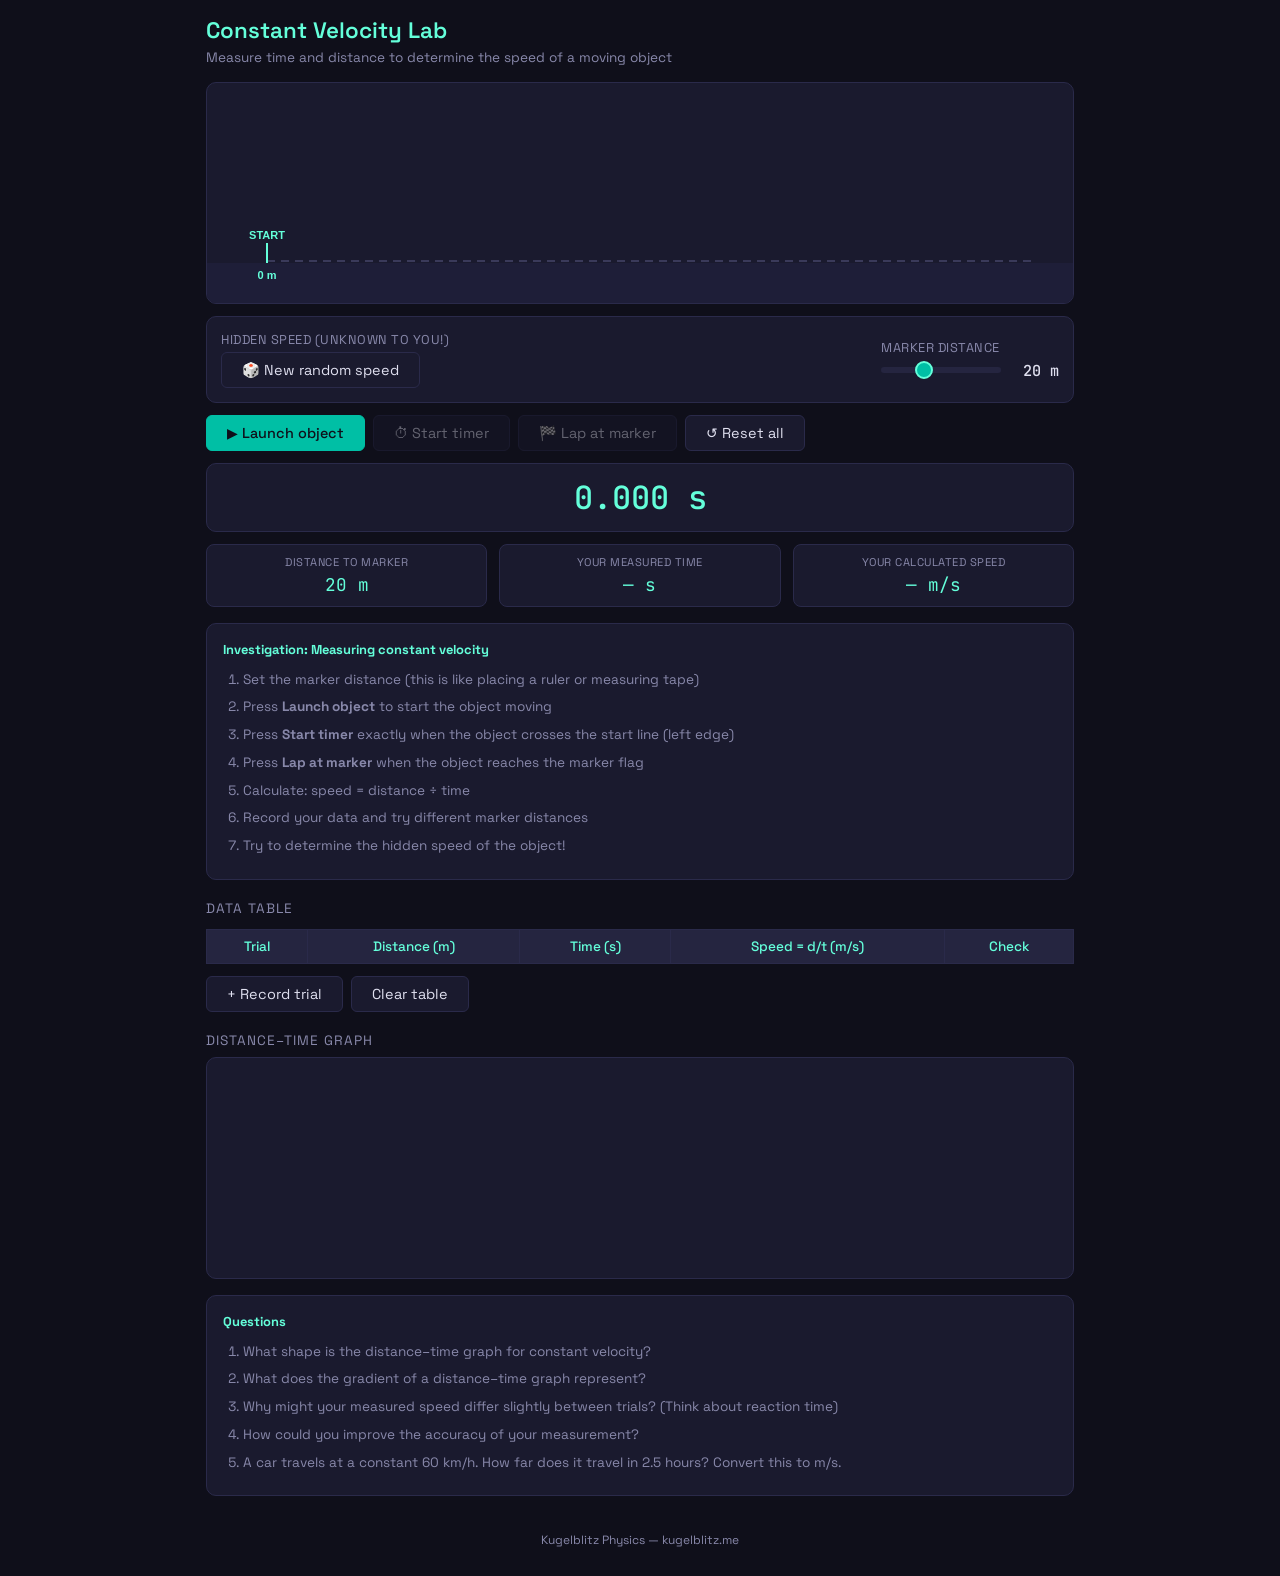
==== docs/labs/constant-velocity.html @ 423da175 "Inital labs" ====
<!DOCTYPE html>
<html lang="en">
<head>
<meta charset="UTF-8">
<meta name="viewport" content="width=device-width, initial-scale=1.0">
<title>Constant Velocity Lab — Kugelblitz Physics</title>
<style>
  @import url('https://fonts.googleapis.com/css2?family=JetBrains+Mono:wght@400;500&family=Space+Grotesk:wght@400;500;600&display=swap');
  *{margin:0;padding:0;box-sizing:border-box}
  :root{--bg:#0f0f1a;--surface:#1a1a2e;--surface2:#252540;--border:#2a2a4a;--text:#e0e0f0;--muted:#8888aa;--accent:#00bfa5;--accent2:#64ffda;--warn:#ff9800;--err:#e24b4a}
  body{background:var(--bg);color:var(--text);font-family:'Space Grotesk',sans-serif;padding:16px;max-width:900px;margin:0 auto}
  h1{font-size:1.4em;font-weight:600;margin-bottom:4px;color:var(--accent2)}
  .subtitle{font-size:0.85em;color:var(--muted);margin-bottom:16px}
  canvas{width:100%;border-radius:10px;border:1px solid var(--border);background:var(--surface);display:block}
  .controls{display:flex;flex-wrap:wrap;gap:16px;margin:12px 0;padding:14px;background:var(--surface);border-radius:10px;border:1px solid var(--border);align-items:center}
  .control-group label{font-size:0.8em;color:var(--muted);text-transform:uppercase;letter-spacing:0.5px;display:block;margin-bottom:4px}
  .control-row{display:flex;align-items:center;gap:8px}
  .control-row input[type=range]{flex:1;-webkit-appearance:none;height:6px;border-radius:3px;background:var(--surface2);outline:none;width:120px}
  .control-row input[type=range]::-webkit-slider-thumb{-webkit-appearance:none;width:18px;height:18px;border-radius:50%;background:var(--accent);cursor:pointer;border:2px solid var(--accent2)}
  .val{font-family:'JetBrains Mono',monospace;font-size:0.95em;min-width:50px;text-align:right;font-weight:500}
  .btn{padding:8px 20px;border-radius:6px;border:1px solid var(--border);background:var(--surface);color:var(--text);font-family:'Space Grotesk',sans-serif;font-size:0.9em;cursor:pointer;transition:all 0.15s}
  .btn:hover{background:var(--surface2);border-color:var(--accent)}
  .btn.primary{background:var(--accent);border-color:var(--accent);color:#0f0f1a;font-weight:500}
  .btn.primary:hover{background:var(--accent2)}
  .btn:disabled{opacity:0.4;cursor:not-allowed}
  .stopwatch{font-family:'JetBrains Mono',monospace;font-size:2em;font-weight:500;text-align:center;padding:12px;background:var(--surface);border:1px solid var(--border);border-radius:10px;margin:12px 0;color:var(--accent2)}
  .marker-info{display:flex;gap:12px;margin:8px 0;flex-wrap:wrap}
  .marker-card{flex:1;min-width:120px;background:var(--surface);border:1px solid var(--border);border-radius:8px;padding:10px;text-align:center}
  .marker-card .lbl{font-size:0.7em;color:var(--muted);text-transform:uppercase;letter-spacing:0.5px}
  .marker-card .num{font-family:'JetBrains Mono',monospace;font-size:1.1em;margin-top:4px;color:var(--accent2)}
  .section-title{font-size:0.85em;color:var(--muted);text-transform:uppercase;letter-spacing:1px;margin:20px 0 8px}
  .data-table{width:100%;border-collapse:collapse;margin:12px 0;font-size:0.85em}
  .data-table th{background:var(--surface2);padding:8px 12px;text-align:center;font-weight:500;border:1px solid var(--border);color:var(--accent2)}
  .data-table td{padding:6px 12px;text-align:center;border:1px solid var(--border);background:var(--surface)}
  .data-table input{width:55px;background:var(--bg);border:1px solid var(--border);color:var(--text);padding:4px 6px;border-radius:4px;text-align:center;font-family:'JetBrains Mono',monospace;font-size:0.9em}
  .data-table input:focus{outline:none;border-color:var(--accent)}
  .instructions{background:var(--surface);border:1px solid var(--border);border-radius:10px;padding:16px;margin:16px 0;font-size:0.85em;line-height:1.6}
  .instructions h3{font-size:0.95em;color:var(--accent2);margin-bottom:8px}
  .instructions ol,.instructions ul{padding-left:20px}
  .instructions li{margin-bottom:6px;color:var(--muted)}
  .feedback{font-size:0.85em;margin:8px 0;padding:8px 12px;border-radius:6px;display:none}
  .feedback.correct{display:block;background:#0d3028;border:1px solid #00bfa5;color:#64ffda}
  .feedback.incorrect{display:block;background:#4a1b0c;border:1px solid #e24b4a;color:#f09595}
  .btn-row{display:flex;gap:8px;margin:8px 0;flex-wrap:wrap}
  .footer{text-align:center;margin-top:24px;padding:12px;font-size:0.75em;color:var(--muted)}
</style>
</head>
<body>
<h1>Constant Velocity Lab</h1>
<p class="subtitle">Measure time and distance to determine the speed of a moving object</p>

<canvas id="sim" height="220"></canvas>

<div class="controls">
  <div class="control-group" style="flex:1;min-width:180px">
    <label>Hidden speed (unknown to you!)</label>
    <div class="control-row">
      <button class="btn" onclick="randomiseSpeed()">🎲 New random speed</button>
    </div>
  </div>
  <div class="control-group">
    <label>Marker distance</label>
    <div class="control-row">
      <input type="range" id="markerDist" min="5" max="50" value="20" step="1">
      <span class="val" id="mdv">20 m</span>
    </div>
  </div>
</div>

<div class="btn-row">
  <button class="btn primary" id="goBtn" onclick="startObject()">▶ Launch object</button>
  <button class="btn" id="timerBtn" onclick="toggleTimer()" disabled>⏱ Start timer</button>
  <button class="btn" id="lapBtn" onclick="lapTimer()" disabled>🏁 Lap at marker</button>
  <button class="btn" onclick="fullReset()">↺ Reset all</button>
</div>

<div class="stopwatch" id="stopwatch">0.000 s</div>

<div class="marker-info">
  <div class="marker-card"><div class="lbl">Distance to marker</div><div class="num" id="distDisplay">20 m</div></div>
  <div class="marker-card"><div class="lbl">Your measured time</div><div class="num" id="measuredTime">— s</div></div>
  <div class="marker-card"><div class="lbl">Your calculated speed</div><div class="num" id="calcSpeed">— m/s</div></div>
</div>

<div class="instructions">
  <h3>Investigation: Measuring constant velocity</h3>
  <ol>
    <li>Set the marker distance (this is like placing a ruler or measuring tape)</li>
    <li>Press <strong>Launch object</strong> to start the object moving</li>
    <li>Press <strong>Start timer</strong> exactly when the object crosses the start line (left edge)</li>
    <li>Press <strong>Lap at marker</strong> when the object reaches the marker flag</li>
    <li>Calculate: speed = distance ÷ time</li>
    <li>Record your data and try different marker distances</li>
    <li>Try to determine the hidden speed of the object!</li>
  </ol>
</div>

<p class="section-title">Data table</p>
<table class="data-table">
  <thead><tr><th>Trial</th><th>Distance (m)</th><th>Time (s)</th><th>Speed = d/t (m/s)</th><th>Check</th></tr></thead>
  <tbody id="tableBody"></tbody>
</table>
<div class="btn-row">
  <button class="btn" onclick="recordTrial()">+ Record trial</button>
  <button class="btn" onclick="clearTable()">Clear table</button>
</div>
<div id="feedback" class="feedback"></div>

<p class="section-title">Distance–time graph</p>
<canvas id="graph" height="220"></canvas>

<div class="instructions" style="margin-top:16px">
  <h3>Questions</h3>
  <ol>
    <li>What shape is the distance–time graph for constant velocity?</li>
    <li>What does the gradient of a distance–time graph represent?</li>
    <li>Why might your measured speed differ slightly between trials? (Think about reaction time)</li>
    <li>How could you improve the accuracy of your measurement?</li>
    <li>A car travels at a constant 60 km/h. How far does it travel in 2.5 hours? Convert this to m/s.</li>
  </ol>
</div>

<div class="footer">Kugelblitz Physics — kugelblitz.me</div>

<script>
const cv=document.getElementById('sim'),ctx=cv.getContext('2d');
const gv=document.getElementById('graph'),gx=gv.getContext('2d');
let W,H,gW,gH;
function resize(){W=cv.width=cv.clientWidth;H=cv.height=220;gW=gv.width=gv.clientWidth;gH=gv.height=220;draw();drawGraph()}
resize();

let speed=Math.round((3+Math.random()*12)*10)/10;
let markerDist=20;
let objX=-30,objMoving=false;
let timerRunning=false,timerStart=0,timerElapsed=0,lapTime=null;
let trialCount=0;
let trials=[];

document.getElementById('markerDist').oninput=function(){
  markerDist=+this.value;
  document.getElementById('mdv').textContent=markerDist+' m';
  document.getElementById('distDisplay').textContent=markerDist+' m';
  draw();
};

function randomiseSpeed(){
  speed=Math.round((2+Math.random()*13)*10)/10;
  fullReset();
}

function startObject(){
  objX=0;objMoving=true;
  document.getElementById('timerBtn').disabled=false;
  document.getElementById('lapBtn').disabled=false;
  document.getElementById('goBtn').disabled=true;
}

function toggleTimer(){
  if(!timerRunning){
    timerRunning=true;timerStart=performance.now()-timerElapsed*1000;
    document.getElementById('timerBtn').textContent='⏸ Stop timer';
  }else{
    timerRunning=false;
    document.getElementById('timerBtn').textContent='⏱ Start timer';
  }
}

function lapTimer(){
  if(timerRunning){
    lapTime=timerElapsed;
    timerRunning=false;
    document.getElementById('timerBtn').textContent='⏱ Start timer';
    document.getElementById('measuredTime').textContent=lapTime.toFixed(3)+' s';
    let calcS=markerDist/lapTime;
    document.getElementById('calcSpeed').textContent=calcS.toFixed(2)+' m/s';
  }
}

function fullReset(){
  objX=-30;objMoving=false;timerRunning=false;timerElapsed=0;lapTime=null;
  document.getElementById('stopwatch').textContent='0.000 s';
  document.getElementById('timerBtn').textContent='⏱ Start timer';
  document.getElementById('timerBtn').disabled=true;
  document.getElementById('lapBtn').disabled=true;
  document.getElementById('goBtn').disabled=false;
  document.getElementById('measuredTime').textContent='— s';
  document.getElementById('calcSpeed').textContent='— m/s';
  draw();
}

function recordTrial(){
  if(lapTime===null)return;
  trialCount++;
  let calcS=markerDist/lapTime;
  trials.push({d:markerDist,t:lapTime,s:calcS});
  let tbody=document.getElementById('tableBody');
  let row=document.createElement('tr');
  row.innerHTML=`<td>${trialCount}</td><td>${markerDist}</td><td>${lapTime.toFixed(3)}</td><td><input type="text" id="sp${trialCount}" placeholder="?"></td><td><button class="btn" style="padding:4px 10px;font-size:0.8em" onclick="checkSpeed(${trialCount},${markerDist},${lapTime.toFixed(4)})">Check</button></td>`;
  tbody.appendChild(row);
  drawGraph();
}

function checkSpeed(trial,dist,time){
  let input=document.getElementById('sp'+trial);
  let answer=parseFloat(input.value);
  let expected=dist/time;
  let fb=document.getElementById('feedback');
  if(Math.abs(answer-expected)<0.3){
    fb.className='feedback correct';
    fb.textContent='✓ Correct! '+dist+' ÷ '+time.toFixed(3)+' = '+expected.toFixed(2)+' m/s';
  }else{
    fb.className='feedback incorrect';
    fb.textContent='✗ Try again. speed = distance ÷ time = '+dist+' ÷ '+time.toFixed(3);
  }
}

function clearTable(){document.getElementById('tableBody').innerHTML='';trialCount=0;trials=[];document.getElementById('feedback').className='feedback';drawGraph()}

function draw(){
  ctx.clearRect(0,0,W,H);
  let groundY=H-40;
  ctx.fillStyle='#1e1e38';ctx.fillRect(0,groundY,W,40);
  let trackLeft=60,trackRight=W-40;
  let trackW=trackRight-trackLeft;
  ctx.strokeStyle='#3a3a5a';ctx.lineWidth=2;ctx.setLineDash([8,6]);
  ctx.beginPath();ctx.moveTo(trackLeft,groundY-2);ctx.lineTo(trackRight,groundY-2);ctx.stroke();
  ctx.setLineDash([]);
  ctx.strokeStyle='#64ffda';ctx.lineWidth=2;ctx.beginPath();ctx.moveTo(trackLeft,groundY-20);ctx.lineTo(trackLeft,groundY);ctx.stroke();
  ctx.fillStyle='#64ffda';ctx.font='600 11px "Space Grotesk",sans-serif';ctx.textAlign='center';
  ctx.fillText('START',trackLeft,groundY-24);
  ctx.fillText('0 m',trackLeft,groundY+16);
  let maxVisibleDist=50;
  let markerX=trackLeft+(markerDist/maxVisibleDist)*trackW;
  if(markerX>trackRight)markerX=trackRight;
  ctx.strokeStyle='#ff9800';ctx.lineWidth=2;ctx.beginPath();ctx.moveTo(markerX,groundY-30);ctx.lineTo(markerX,groundY);ctx.stroke();
  ctx.fillStyle='#ff9800';ctx.beginPath();ctx.moveTo(markerX,groundY-30);ctx.lineTo(markerX+12,groundY-38);ctx.lineTo(markerX+12,groundY-22);ctx.fill();
  ctx.fillStyle='#ff9800';ctx.font='600 11px "Space Grotesk",sans-serif';
  ctx.fillText(markerDist+' m',markerX,groundY+16);
  for(let d=10;d<maxVisibleDist;d+=10){
    if(d===markerDist)continue;
    let x=trackLeft+(d/maxVisibleDist)*trackW;
    ctx.strokeStyle='#2e2e4e';ctx.lineWidth=1;ctx.beginPath();ctx.moveTo(x,groundY-8);ctx.lineTo(x,groundY);ctx.stroke();
    ctx.fillStyle='#4a4a6a';ctx.font='10px "JetBrains Mono",monospace';ctx.textAlign='center';
    ctx.fillText(d+'',x,groundY+14);
  }
  if(objMoving||objX>=0){
    let objScreenX=trackLeft+(objX/maxVisibleDist)*trackW;
    let sz=18;
    ctx.fillStyle='#7c4dff';ctx.beginPath();ctx.arc(objScreenX,groundY-sz,sz,0,Math.PI*2);ctx.fill();
    ctx.strokeStyle='#b388ff';ctx.lineWidth=1.5;ctx.beginPath();ctx.arc(objScreenX,groundY-sz,sz,0,Math.PI*2);ctx.stroke();
    ctx.fillStyle='#fff';ctx.font='500 11px "Space Grotesk",sans-serif';ctx.textAlign='center';ctx.textBaseline='middle';
    ctx.fillText('●',objScreenX,groundY-sz);
  }
  ctx.fillStyle='var(--accent2,#64ffda)';ctx.font='500 12px "JetBrains Mono",monospace';ctx.textAlign='left';ctx.textBaseline='top';
  if(objMoving)ctx.fillText('position: '+objX.toFixed(1)+' m',14,12);
}

function drawGraph(){
  gx.clearRect(0,0,gW,gH);
  let pad={l:50,r:20,t:20,b:36};
  let plotW=gW-pad.l-pad.r,plotH=gH-pad.t-pad.b;
  gx.fillStyle='#15152a';gx.fillRect(pad.l,pad.t,plotW,plotH);
  gx.strokeStyle='#2a2a4a';gx.lineWidth=0.5;
  for(let i=0;i<=5;i++){let y=pad.t+plotH*(1-i/5);gx.beginPath();gx.moveTo(pad.l,y);gx.lineTo(pad.l+plotW,y);gx.stroke()}
  for(let i=0;i<=5;i++){let x=pad.l+plotW*i/5;gx.beginPath();gx.moveTo(x,pad.t);gx.lineTo(x,pad.t+plotH);gx.stroke()}
  gx.fillStyle='#8888aa';gx.font='11px "JetBrains Mono",monospace';
  gx.textAlign='center';gx.fillText('Time (s)',pad.l+plotW/2,gH-4);
  gx.save();gx.translate(14,pad.t+plotH/2);gx.rotate(-Math.PI/2);gx.fillText('Distance (m)',0,0);gx.restore();
  if(trials.length===0)return;
  let maxD=Math.max(10,...trials.map(tr=>tr.d))*1.2;
  let maxT=Math.max(2,...trials.map(tr=>tr.t))*1.2;
  gx.textAlign='right';
  for(let i=0;i<=5;i++){gx.fillText((maxD*i/5).toFixed(0),pad.l-6,pad.t+plotH*(1-i/5)+4)}
  gx.textAlign='center';
  for(let i=0;i<=5;i++){gx.fillText((maxT*i/5).toFixed(1),pad.l+plotW*i/5,pad.t+plotH+16)}
  trials.forEach((tr,i)=>{
    let x=pad.l+(tr.t/maxT)*plotW;
    let y=pad.t+plotH-(tr.d/maxD)*plotH;
    gx.fillStyle='#00bfa5';gx.beginPath();gx.arc(x,y,5,0,Math.PI*2);gx.fill();
    gx.strokeStyle='#64ffda';gx.lineWidth=1;gx.beginPath();gx.arc(x,y,5,0,Math.PI*2);gx.stroke();
    gx.fillStyle='#8888aa';gx.font='10px "JetBrains Mono",monospace';gx.textAlign='left';
    gx.fillText('('+tr.t.toFixed(2)+', '+tr.d+')',x+8,y-2);
  });
  if(trials.length>=2){
    gx.strokeStyle='#64ffda44';gx.lineWidth=1;gx.setLineDash([4,4]);gx.beginPath();
    gx.moveTo(pad.l,pad.t+plotH);
    let avgSpeed=trials.reduce((s,tr)=>s+tr.s,0)/trials.length;
    let endT=maxT;let endD=avgSpeed*endT;
    let endX=pad.l+(endT/maxT)*plotW;
    let endY=pad.t+plotH-(endD/maxD)*plotH;
    gx.lineTo(endX,endY);gx.stroke();gx.setLineDash([]);
  }
  gx.fillStyle='#00bfa5';gx.font='600 12px "Space Grotesk",sans-serif';gx.textAlign='left';
  gx.fillText('distance vs time',pad.l+8,pad.t+14);
}

let lastTime=0;
function loop(ts){
  if(!lastTime)lastTime=ts;
  let dt=(ts-lastTime)/1000;
  lastTime=ts;
  if(objMoving&&dt<0.1){
    objX+=speed*dt;
    if(objX>55)objX=55;
  }
  if(timerRunning){
    timerElapsed=(performance.now()-timerStart)/1000;
    document.getElementById('stopwatch').textContent=timerElapsed.toFixed(3)+' s';
  }
  draw();
  requestAnimationFrame(loop);
}
draw();drawGraph();requestAnimationFrame(loop);
window.addEventListener('resize',resize);
</script>
</body>
</html>
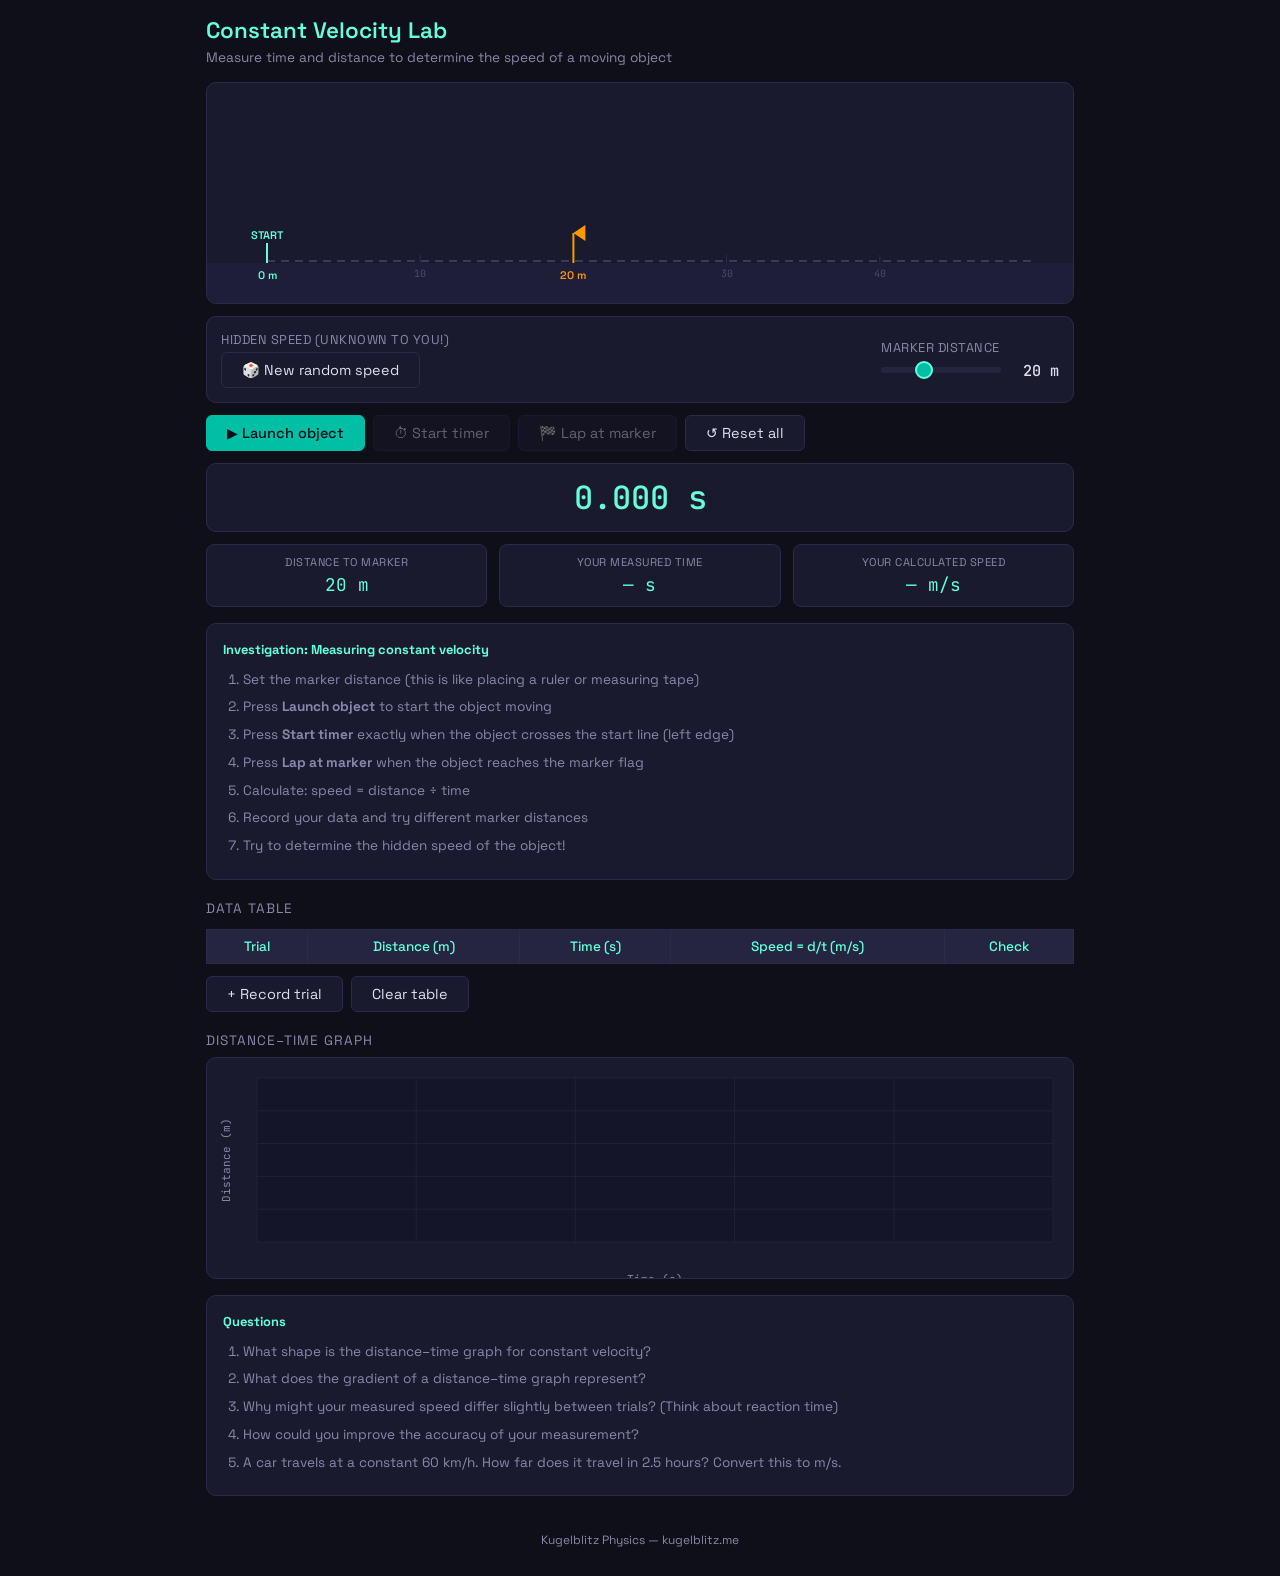
==== commit a7e11cac: "Update constant-velocity.html" ====
--- a/docs/labs/constant-velocity.html
+++ b/docs/labs/constant-velocity.html
@@ -46,6 +46,104 @@
 </style>
 </head>
 <body>
+
+<script>
+var speed = Math.round((3 + Math.random() * 12) * 10) / 10;
+var markerDist = 20;
+var objX = -30;
+var objMoving = false;
+var timerRunning = false;
+var timerStart = 0;
+var timerElapsed = 0;
+var lapTime = null;
+var trialCount = 0;
+var trials = [];
+
+function randomiseSpeed() {
+  speed = Math.round((2 + Math.random() * 13) * 10) / 10;
+  fullReset();
+}
+
+function startObject() {
+  objX = 0;
+  objMoving = true;
+  document.getElementById('timerBtn').disabled = false;
+  document.getElementById('lapBtn').disabled = false;
+  document.getElementById('goBtn').disabled = true;
+}
+
+function toggleTimer() {
+  if (!timerRunning) {
+    timerRunning = true;
+    timerStart = performance.now() - timerElapsed * 1000;
+    document.getElementById('timerBtn').textContent = '⏸ Stop timer';
+  } else {
+    timerRunning = false;
+    document.getElementById('timerBtn').textContent = '⏱ Start timer';
+  }
+}
+
+function lapTimer() {
+  if (timerRunning) {
+    lapTime = timerElapsed;
+    timerRunning = false;
+    document.getElementById('timerBtn').textContent = '⏱ Start timer';
+    document.getElementById('measuredTime').textContent = lapTime.toFixed(3) + ' s';
+    var calcS = markerDist / lapTime;
+    document.getElementById('calcSpeed').textContent = calcS.toFixed(2) + ' m/s';
+  }
+}
+
+function fullReset() {
+  objX = -30;
+  objMoving = false;
+  timerRunning = false;
+  timerElapsed = 0;
+  lapTime = null;
+  document.getElementById('stopwatch').textContent = '0.000 s';
+  document.getElementById('timerBtn').textContent = '⏱ Start timer';
+  document.getElementById('timerBtn').disabled = true;
+  document.getElementById('lapBtn').disabled = true;
+  document.getElementById('goBtn').disabled = false;
+  document.getElementById('measuredTime').textContent = '— s';
+  document.getElementById('calcSpeed').textContent = '— m/s';
+}
+
+function recordTrial() {
+  if (lapTime === null) return;
+  trialCount++;
+  var calcS = markerDist / lapTime;
+  trials.push({d: markerDist, t: lapTime, s: calcS});
+  var tbody = document.getElementById('tableBody');
+  var row = document.createElement('tr');
+  row.innerHTML = '<td>' + trialCount + '</td><td>' + markerDist + '</td><td>' + lapTime.toFixed(3) + '</td><td><input type="text" id="sp' + trialCount + '" placeholder="?"></td><td><button class="btn" style="padding:4px 10px;font-size:0.8em" onclick="checkSpeed(' + trialCount + ',' + markerDist + ',' + lapTime.toFixed(4) + ')">Check</button></td>';
+  tbody.appendChild(row);
+  drawGraph();
+}
+
+function checkSpeed(trial, dist, time) {
+  var input = document.getElementById('sp' + trial);
+  var answer = parseFloat(input.value);
+  var expected = dist / time;
+  var fb = document.getElementById('feedback');
+  if (Math.abs(answer - expected) < 0.3) {
+    fb.className = 'feedback correct';
+    fb.textContent = '✓ Correct! ' + dist + ' ÷ ' + time.toFixed(3) + ' = ' + expected.toFixed(2) + ' m/s';
+  } else {
+    fb.className = 'feedback incorrect';
+    fb.textContent = '✗ Try again. speed = distance ÷ time = ' + dist + ' ÷ ' + time.toFixed(3);
+  }
+}
+
+function clearTable() {
+  document.getElementById('tableBody').innerHTML = '';
+  trialCount = 0;
+  trials = [];
+  document.getElementById('feedback').className = 'feedback';
+  drawGraph();
+}
+</script>
+
 <h1>Constant Velocity Lab</h1>
 <p class="subtitle">Measure time and distance to determine the speed of a moving object</p>
 
@@ -123,195 +221,219 @@
 <div class="footer">Kugelblitz Physics — kugelblitz.me</div>
 
 <script>
-const cv=document.getElementById('sim'),ctx=cv.getContext('2d');
-const gv=document.getElementById('graph'),gx=gv.getContext('2d');
-let W,H,gW,gH;
-function resize(){W=cv.width=cv.clientWidth;H=cv.height=220;gW=gv.width=gv.clientWidth;gH=gv.height=220;draw();drawGraph()}
+var cv = document.getElementById('sim');
+var ctx = cv.getContext('2d');
+var gv = document.getElementById('graph');
+var gx = gv.getContext('2d');
+var W, H, gW, gH;
+var lastTime = 0;
+
+function resize() {
+  W = cv.width = cv.clientWidth;
+  H = cv.height = 220;
+  gW = gv.width = gv.clientWidth;
+  gH = gv.height = 220;
+  draw();
+  drawGraph();
+}
 resize();
 
-let speed=Math.round((3+Math.random()*12)*10)/10;
-let markerDist=20;
-let objX=-30,objMoving=false;
-let timerRunning=false,timerStart=0,timerElapsed=0,lapTime=null;
-let trialCount=0;
-let trials=[];
-
-document.getElementById('markerDist').oninput=function(){
-  markerDist=+this.value;
-  document.getElementById('mdv').textContent=markerDist+' m';
-  document.getElementById('distDisplay').textContent=markerDist+' m';
+document.getElementById('markerDist').oninput = function() {
+  markerDist = +this.value;
+  document.getElementById('mdv').textContent = markerDist + ' m';
+  document.getElementById('distDisplay').textContent = markerDist + ' m';
   draw();
 };
 
-function randomiseSpeed(){
-  speed=Math.round((2+Math.random()*13)*10)/10;
-  fullReset();
-}
-
-function startObject(){
-  objX=0;objMoving=true;
-  document.getElementById('timerBtn').disabled=false;
-  document.getElementById('lapBtn').disabled=false;
-  document.getElementById('goBtn').disabled=true;
-}
-
-function toggleTimer(){
-  if(!timerRunning){
-    timerRunning=true;timerStart=performance.now()-timerElapsed*1000;
-    document.getElementById('timerBtn').textContent='⏸ Stop timer';
-  }else{
-    timerRunning=false;
-    document.getElementById('timerBtn').textContent='⏱ Start timer';
-  }
-}
-
-function lapTimer(){
-  if(timerRunning){
-    lapTime=timerElapsed;
-    timerRunning=false;
-    document.getElementById('timerBtn').textContent='⏱ Start timer';
-    document.getElementById('measuredTime').textContent=lapTime.toFixed(3)+' s';
-    let calcS=markerDist/lapTime;
-    document.getElementById('calcSpeed').textContent=calcS.toFixed(2)+' m/s';
-  }
-}
-
-function fullReset(){
-  objX=-30;objMoving=false;timerRunning=false;timerElapsed=0;lapTime=null;
-  document.getElementById('stopwatch').textContent='0.000 s';
-  document.getElementById('timerBtn').textContent='⏱ Start timer';
-  document.getElementById('timerBtn').disabled=true;
-  document.getElementById('lapBtn').disabled=true;
-  document.getElementById('goBtn').disabled=false;
-  document.getElementById('measuredTime').textContent='— s';
-  document.getElementById('calcSpeed').textContent='— m/s';
-  draw();
-}
-
-function recordTrial(){
-  if(lapTime===null)return;
-  trialCount++;
-  let calcS=markerDist/lapTime;
-  trials.push({d:markerDist,t:lapTime,s:calcS});
-  let tbody=document.getElementById('tableBody');
-  let row=document.createElement('tr');
-  row.innerHTML=`<td>${trialCount}</td><td>${markerDist}</td><td>${lapTime.toFixed(3)}</td><td><input type="text" id="sp${trialCount}" placeholder="?"></td><td><button class="btn" style="padding:4px 10px;font-size:0.8em" onclick="checkSpeed(${trialCount},${markerDist},${lapTime.toFixed(4)})">Check</button></td>`;
-  tbody.appendChild(row);
-  drawGraph();
-}
-
-function checkSpeed(trial,dist,time){
-  let input=document.getElementById('sp'+trial);
-  let answer=parseFloat(input.value);
-  let expected=dist/time;
-  let fb=document.getElementById('feedback');
-  if(Math.abs(answer-expected)<0.3){
-    fb.className='feedback correct';
-    fb.textContent='✓ Correct! '+dist+' ÷ '+time.toFixed(3)+' = '+expected.toFixed(2)+' m/s';
-  }else{
-    fb.className='feedback incorrect';
-    fb.textContent='✗ Try again. speed = distance ÷ time = '+dist+' ÷ '+time.toFixed(3);
-  }
-}
-
-function clearTable(){document.getElementById('tableBody').innerHTML='';trialCount=0;trials=[];document.getElementById('feedback').className='feedback';drawGraph()}
-
-function draw(){
-  ctx.clearRect(0,0,W,H);
-  let groundY=H-40;
-  ctx.fillStyle='#1e1e38';ctx.fillRect(0,groundY,W,40);
-  let trackLeft=60,trackRight=W-40;
-  let trackW=trackRight-trackLeft;
-  ctx.strokeStyle='#3a3a5a';ctx.lineWidth=2;ctx.setLineDash([8,6]);
-  ctx.beginPath();ctx.moveTo(trackLeft,groundY-2);ctx.lineTo(trackRight,groundY-2);ctx.stroke();
+function draw() {
+  ctx.clearRect(0, 0, W, H);
+  var groundY = H - 40;
+  ctx.fillStyle = '#1e1e38';
+  ctx.fillRect(0, groundY, W, 40);
+
+  var trackLeft = 60, trackRight = W - 40;
+  var trackW = trackRight - trackLeft;
+  ctx.strokeStyle = '#3a3a5a';
+  ctx.lineWidth = 2;
+  ctx.setLineDash([8, 6]);
+  ctx.beginPath();
+  ctx.moveTo(trackLeft, groundY - 2);
+  ctx.lineTo(trackRight, groundY - 2);
+  ctx.stroke();
   ctx.setLineDash([]);
-  ctx.strokeStyle='#64ffda';ctx.lineWidth=2;ctx.beginPath();ctx.moveTo(trackLeft,groundY-20);ctx.lineTo(trackLeft,groundY);ctx.stroke();
-  ctx.fillStyle='#64ffda';ctx.font='600 11px "Space Grotesk",sans-serif';ctx.textAlign='center';
-  ctx.fillText('START',trackLeft,groundY-24);
-  ctx.fillText('0 m',trackLeft,groundY+16);
-  let maxVisibleDist=50;
-  let markerX=trackLeft+(markerDist/maxVisibleDist)*trackW;
-  if(markerX>trackRight)markerX=trackRight;
-  ctx.strokeStyle='#ff9800';ctx.lineWidth=2;ctx.beginPath();ctx.moveTo(markerX,groundY-30);ctx.lineTo(markerX,groundY);ctx.stroke();
-  ctx.fillStyle='#ff9800';ctx.beginPath();ctx.moveTo(markerX,groundY-30);ctx.lineTo(markerX+12,groundY-38);ctx.lineTo(markerX+12,groundY-22);ctx.fill();
-  ctx.fillStyle='#ff9800';ctx.font='600 11px "Space Grotesk",sans-serif';
-  ctx.fillText(markerDist+' m',markerX,groundY+16);
-  for(let d=10;d<maxVisibleDist;d+=10){
-    if(d===markerDist)continue;
-    let x=trackLeft+(d/maxVisibleDist)*trackW;
-    ctx.strokeStyle='#2e2e4e';ctx.lineWidth=1;ctx.beginPath();ctx.moveTo(x,groundY-8);ctx.lineTo(x,groundY);ctx.stroke();
-    ctx.fillStyle='#4a4a6a';ctx.font='10px "JetBrains Mono",monospace';ctx.textAlign='center';
-    ctx.fillText(d+'',x,groundY+14);
-  }
-  if(objMoving||objX>=0){
-    let objScreenX=trackLeft+(objX/maxVisibleDist)*trackW;
-    let sz=18;
-    ctx.fillStyle='#7c4dff';ctx.beginPath();ctx.arc(objScreenX,groundY-sz,sz,0,Math.PI*2);ctx.fill();
-    ctx.strokeStyle='#b388ff';ctx.lineWidth=1.5;ctx.beginPath();ctx.arc(objScreenX,groundY-sz,sz,0,Math.PI*2);ctx.stroke();
-    ctx.fillStyle='#fff';ctx.font='500 11px "Space Grotesk",sans-serif';ctx.textAlign='center';ctx.textBaseline='middle';
-    ctx.fillText('●',objScreenX,groundY-sz);
-  }
-  ctx.fillStyle='var(--accent2,#64ffda)';ctx.font='500 12px "JetBrains Mono",monospace';ctx.textAlign='left';ctx.textBaseline='top';
-  if(objMoving)ctx.fillText('position: '+objX.toFixed(1)+' m',14,12);
-}
-
-function drawGraph(){
-  gx.clearRect(0,0,gW,gH);
-  let pad={l:50,r:20,t:20,b:36};
-  let plotW=gW-pad.l-pad.r,plotH=gH-pad.t-pad.b;
-  gx.fillStyle='#15152a';gx.fillRect(pad.l,pad.t,plotW,plotH);
-  gx.strokeStyle='#2a2a4a';gx.lineWidth=0.5;
-  for(let i=0;i<=5;i++){let y=pad.t+plotH*(1-i/5);gx.beginPath();gx.moveTo(pad.l,y);gx.lineTo(pad.l+plotW,y);gx.stroke()}
-  for(let i=0;i<=5;i++){let x=pad.l+plotW*i/5;gx.beginPath();gx.moveTo(x,pad.t);gx.lineTo(x,pad.t+plotH);gx.stroke()}
-  gx.fillStyle='#8888aa';gx.font='11px "JetBrains Mono",monospace';
-  gx.textAlign='center';gx.fillText('Time (s)',pad.l+plotW/2,gH-4);
-  gx.save();gx.translate(14,pad.t+plotH/2);gx.rotate(-Math.PI/2);gx.fillText('Distance (m)',0,0);gx.restore();
-  if(trials.length===0)return;
-  let maxD=Math.max(10,...trials.map(tr=>tr.d))*1.2;
-  let maxT=Math.max(2,...trials.map(tr=>tr.t))*1.2;
-  gx.textAlign='right';
-  for(let i=0;i<=5;i++){gx.fillText((maxD*i/5).toFixed(0),pad.l-6,pad.t+plotH*(1-i/5)+4)}
-  gx.textAlign='center';
-  for(let i=0;i<=5;i++){gx.fillText((maxT*i/5).toFixed(1),pad.l+plotW*i/5,pad.t+plotH+16)}
-  trials.forEach((tr,i)=>{
-    let x=pad.l+(tr.t/maxT)*plotW;
-    let y=pad.t+plotH-(tr.d/maxD)*plotH;
-    gx.fillStyle='#00bfa5';gx.beginPath();gx.arc(x,y,5,0,Math.PI*2);gx.fill();
-    gx.strokeStyle='#64ffda';gx.lineWidth=1;gx.beginPath();gx.arc(x,y,5,0,Math.PI*2);gx.stroke();
-    gx.fillStyle='#8888aa';gx.font='10px "JetBrains Mono",monospace';gx.textAlign='left';
-    gx.fillText('('+tr.t.toFixed(2)+', '+tr.d+')',x+8,y-2);
-  });
-  if(trials.length>=2){
-    gx.strokeStyle='#64ffda44';gx.lineWidth=1;gx.setLineDash([4,4]);gx.beginPath();
-    gx.moveTo(pad.l,pad.t+plotH);
-    let avgSpeed=trials.reduce((s,tr)=>s+tr.s,0)/trials.length;
-    let endT=maxT;let endD=avgSpeed*endT;
-    let endX=pad.l+(endT/maxT)*plotW;
-    let endY=pad.t+plotH-(endD/maxD)*plotH;
-    gx.lineTo(endX,endY);gx.stroke();gx.setLineDash([]);
-  }
-  gx.fillStyle='#00bfa5';gx.font='600 12px "Space Grotesk",sans-serif';gx.textAlign='left';
-  gx.fillText('distance vs time',pad.l+8,pad.t+14);
-}
-
-let lastTime=0;
-function loop(ts){
-  if(!lastTime)lastTime=ts;
-  let dt=(ts-lastTime)/1000;
-  lastTime=ts;
-  if(objMoving&&dt<0.1){
-    objX+=speed*dt;
-    if(objX>55)objX=55;
-  }
-  if(timerRunning){
-    timerElapsed=(performance.now()-timerStart)/1000;
-    document.getElementById('stopwatch').textContent=timerElapsed.toFixed(3)+' s';
+
+  ctx.strokeStyle = '#64ffda';
+  ctx.lineWidth = 2;
+  ctx.beginPath();
+  ctx.moveTo(trackLeft, groundY - 20);
+  ctx.lineTo(trackLeft, groundY);
+  ctx.stroke();
+  ctx.fillStyle = '#64ffda';
+  ctx.font = '600 11px "Space Grotesk",sans-serif';
+  ctx.textAlign = 'center';
+  ctx.textBaseline = 'alphabetic';
+  ctx.fillText('START', trackLeft, groundY - 24);
+  ctx.fillText('0 m', trackLeft, groundY + 16);
+
+  var maxVisibleDist = 50;
+  var markerX = trackLeft + (markerDist / maxVisibleDist) * trackW;
+  if (markerX > trackRight) markerX = trackRight;
+
+  ctx.strokeStyle = '#ff9800';
+  ctx.lineWidth = 2;
+  ctx.beginPath();
+  ctx.moveTo(markerX, groundY - 30);
+  ctx.lineTo(markerX, groundY);
+  ctx.stroke();
+  ctx.fillStyle = '#ff9800';
+  ctx.beginPath();
+  ctx.moveTo(markerX, groundY - 30);
+  ctx.lineTo(markerX + 12, groundY - 38);
+  ctx.lineTo(markerX + 12, groundY - 22);
+  ctx.fill();
+  ctx.font = '600 11px "Space Grotesk",sans-serif';
+  ctx.fillText(markerDist + ' m', markerX, groundY + 16);
+
+  for (var d = 10; d < maxVisibleDist; d += 10) {
+    if (d === markerDist) continue;
+    var x = trackLeft + (d / maxVisibleDist) * trackW;
+    ctx.strokeStyle = '#2e2e4e';
+    ctx.lineWidth = 1;
+    ctx.beginPath();
+    ctx.moveTo(x, groundY - 8);
+    ctx.lineTo(x, groundY);
+    ctx.stroke();
+    ctx.fillStyle = '#4a4a6a';
+    ctx.font = '10px "JetBrains Mono",monospace';
+    ctx.textAlign = 'center';
+    ctx.fillText(d + '', x, groundY + 14);
+  }
+
+  if (objMoving || objX >= 0) {
+    var objScreenX = trackLeft + (objX / maxVisibleDist) * trackW;
+    var sz = 18;
+    ctx.fillStyle = '#7c4dff';
+    ctx.beginPath();
+    ctx.arc(objScreenX, groundY - sz, sz, 0, Math.PI * 2);
+    ctx.fill();
+    ctx.strokeStyle = '#b388ff';
+    ctx.lineWidth = 1.5;
+    ctx.beginPath();
+    ctx.arc(objScreenX, groundY - sz, sz, 0, Math.PI * 2);
+    ctx.stroke();
+  }
+
+  ctx.fillStyle = '#64ffda';
+  ctx.font = '500 12px "JetBrains Mono",monospace';
+  ctx.textAlign = 'left';
+  ctx.textBaseline = 'top';
+  if (objMoving) ctx.fillText('position: ' + objX.toFixed(1) + ' m', 14, 12);
+}
+
+function drawGraph() {
+  gx.clearRect(0, 0, gW, gH);
+  var pad = {l: 50, r: 20, t: 20, b: 36};
+  var plotW = gW - pad.l - pad.r;
+  var plotH = gH - pad.t - pad.b;
+
+  gx.fillStyle = '#15152a';
+  gx.fillRect(pad.l, pad.t, plotW, plotH);
+  gx.strokeStyle = '#2a2a4a';
+  gx.lineWidth = 0.5;
+  for (var i = 0; i <= 5; i++) {
+    var y = pad.t + plotH * (1 - i / 5);
+    gx.beginPath(); gx.moveTo(pad.l, y); gx.lineTo(pad.l + plotW, y); gx.stroke();
+    var x = pad.l + plotW * i / 5;
+    gx.beginPath(); gx.moveTo(x, pad.t); gx.lineTo(x, pad.t + plotH); gx.stroke();
+  }
+
+  gx.fillStyle = '#8888aa';
+  gx.font = '11px "JetBrains Mono",monospace';
+  gx.textAlign = 'center';
+  gx.textBaseline = 'top';
+  gx.fillText('Time (s)', pad.l + plotW / 2, gH - 4);
+  gx.save();
+  gx.translate(14, pad.t + plotH / 2);
+  gx.rotate(-Math.PI / 2);
+  gx.fillText('Distance (m)', 0, 0);
+  gx.restore();
+
+  if (trials.length === 0) return;
+
+  var maxD = 10, maxT = 2;
+  for (var i = 0; i < trials.length; i++) {
+    if (trials[i].d > maxD) maxD = trials[i].d;
+    if (trials[i].t > maxT) maxT = trials[i].t;
+  }
+  maxD *= 1.2;
+  maxT *= 1.2;
+
+  gx.textAlign = 'right';
+  gx.textBaseline = 'middle';
+  for (var i = 0; i <= 5; i++) gx.fillText((maxD * i / 5).toFixed(0), pad.l - 6, pad.t + plotH * (1 - i / 5));
+  gx.textAlign = 'center';
+  gx.textBaseline = 'top';
+  for (var i = 0; i <= 5; i++) gx.fillText((maxT * i / 5).toFixed(1), pad.l + plotW * i / 5, pad.t + plotH + 6);
+
+  for (var i = 0; i < trials.length; i++) {
+    var x = pad.l + (trials[i].t / maxT) * plotW;
+    var y = pad.t + plotH - (trials[i].d / maxD) * plotH;
+    gx.fillStyle = '#00bfa5';
+    gx.beginPath(); gx.arc(x, y, 5, 0, Math.PI * 2); gx.fill();
+    gx.strokeStyle = '#64ffda';
+    gx.lineWidth = 1;
+    gx.beginPath(); gx.arc(x, y, 5, 0, Math.PI * 2); gx.stroke();
+    gx.fillStyle = '#8888aa';
+    gx.font = '10px "JetBrains Mono",monospace';
+    gx.textAlign = 'left';
+    gx.textBaseline = 'middle';
+    gx.fillText('(' + trials[i].t.toFixed(2) + ', ' + trials[i].d + ')', x + 8, y - 2);
+  }
+
+  if (trials.length >= 2) {
+    var totalS = 0;
+    for (var i = 0; i < trials.length; i++) totalS += trials[i].s;
+    var avgSpeed = totalS / trials.length;
+    gx.strokeStyle = '#64ffda44';
+    gx.lineWidth = 1;
+    gx.setLineDash([4, 4]);
+    gx.beginPath();
+    gx.moveTo(pad.l, pad.t + plotH);
+    var endD = avgSpeed * maxT;
+    var endX = pad.l + plotW;
+    var endY = pad.t + plotH - (endD / maxD) * plotH;
+    gx.lineTo(endX, endY);
+    gx.stroke();
+    gx.setLineDash([]);
+  }
+
+  gx.fillStyle = '#00bfa5';
+  gx.font = '600 12px "Space Grotesk",sans-serif';
+  gx.textAlign = 'left';
+  gx.textBaseline = 'top';
+  gx.fillText('distance vs time', pad.l + 8, pad.t + 4);
+}
+
+function loop(ts) {
+  if (!lastTime) lastTime = ts;
+  var dt = (ts - lastTime) / 1000;
+  lastTime = ts;
+  if (objMoving && dt < 0.1) {
+    objX += speed * dt;
+    if (objX > 55) objX = 55;
+  }
+  if (timerRunning) {
+    timerElapsed = (performance.now() - timerStart) / 1000;
+    document.getElementById('stopwatch').textContent = timerElapsed.toFixed(3) + ' s';
   }
   draw();
   requestAnimationFrame(loop);
 }
-draw();drawGraph();requestAnimationFrame(loop);
-window.addEventListener('resize',resize);
+
+draw();
+drawGraph();
+requestAnimationFrame(loop);
+window.addEventListener('resize', resize);
 </script>
 </body>
 </html>
